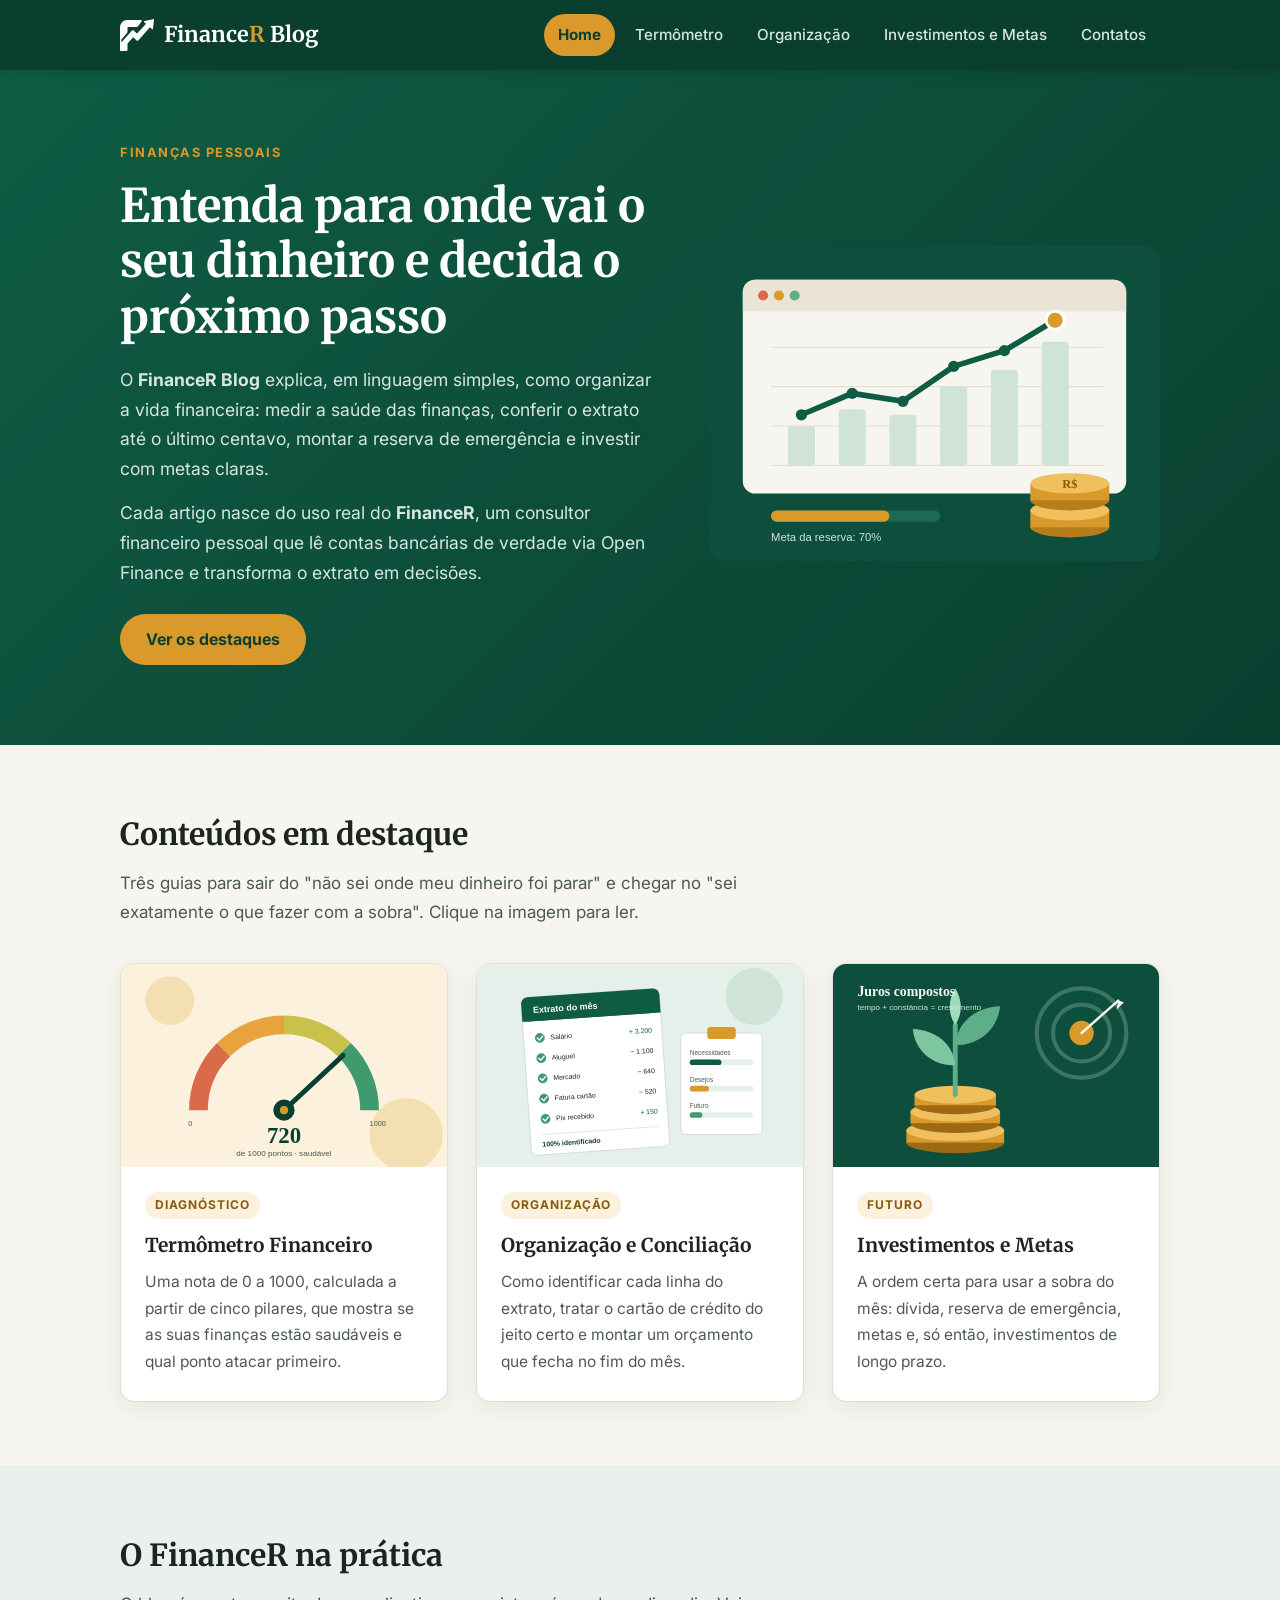
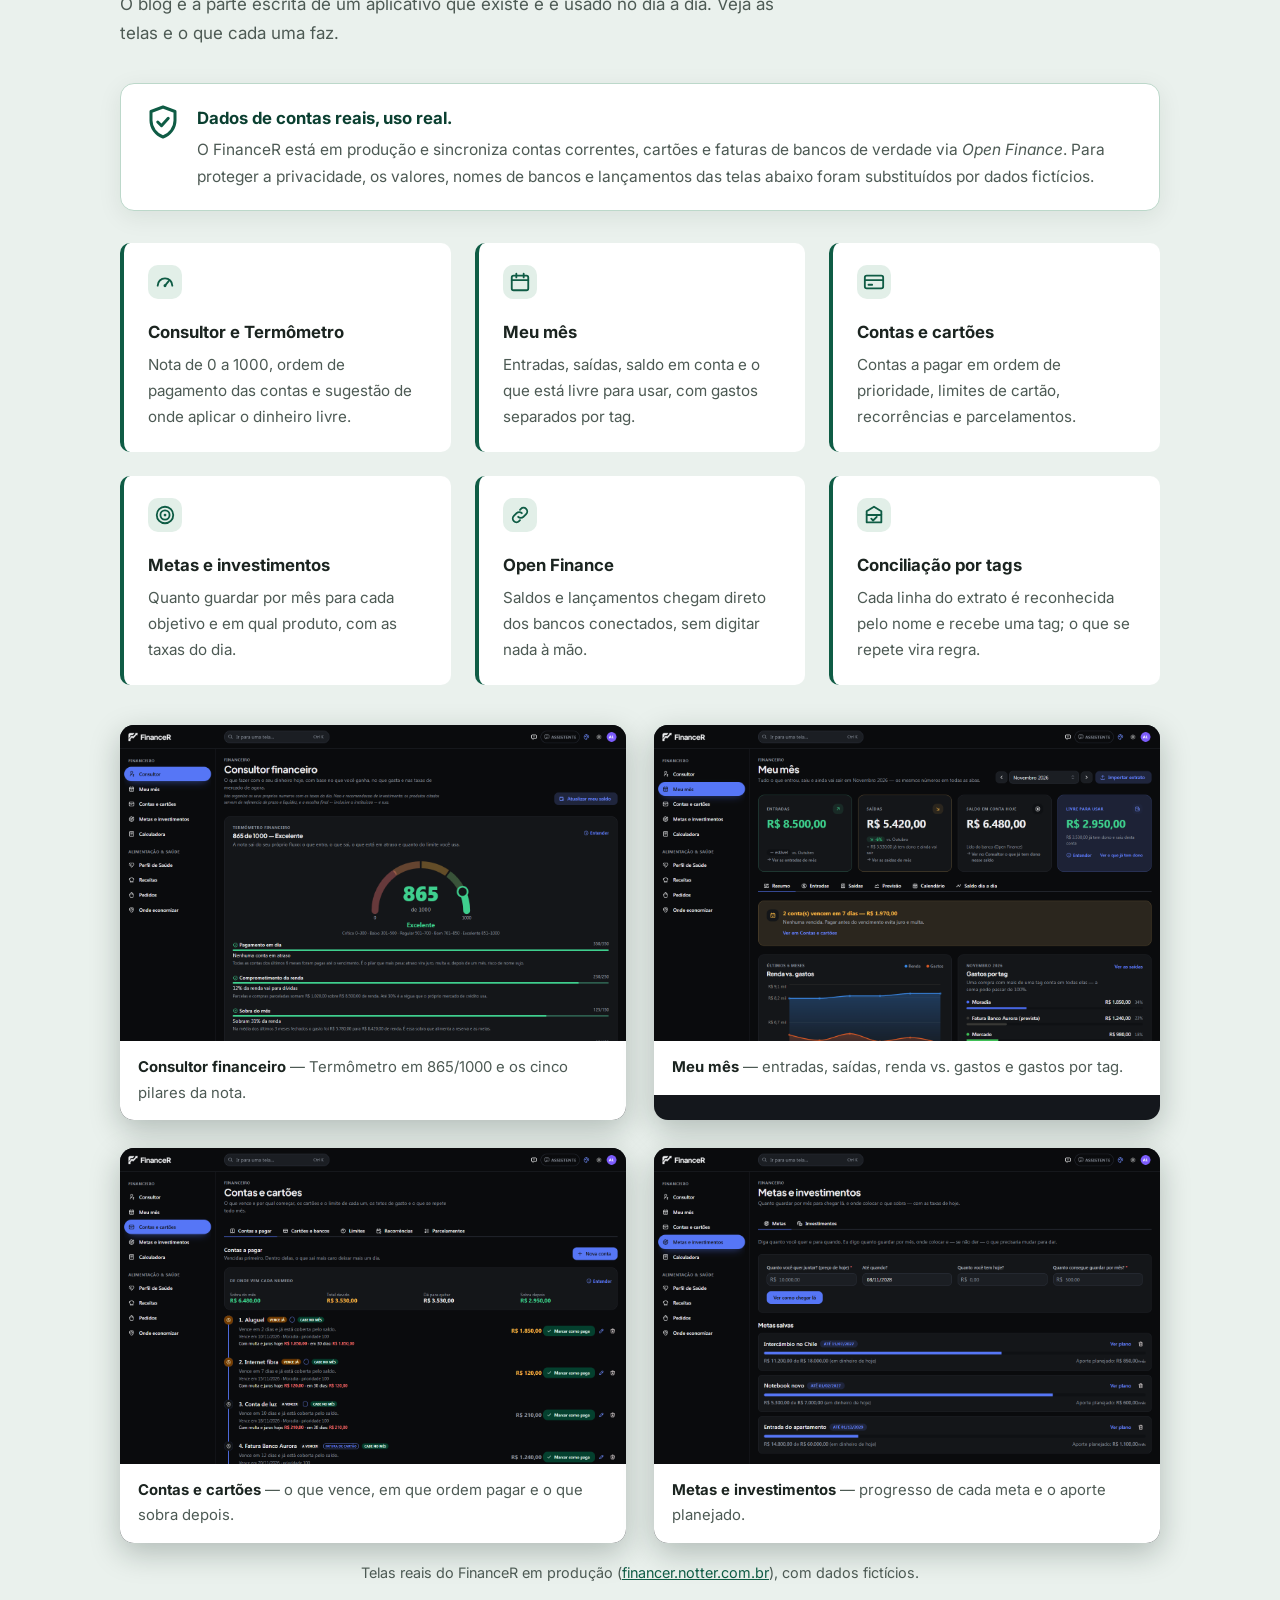
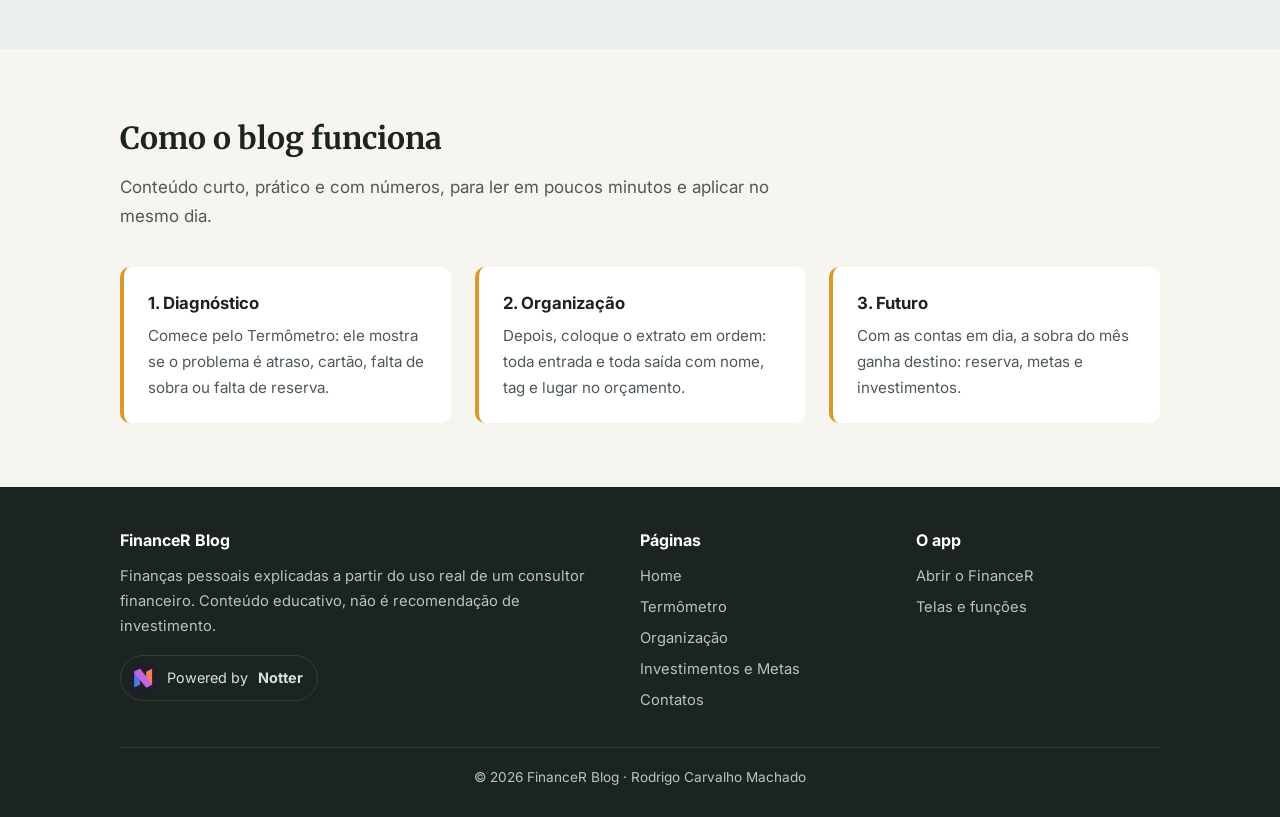
==== index.html @ 2ba78e3b "Blog FinanceR: 5 páginas de finanças pessoais (AOP2)" ====
<!DOCTYPE html>
<html lang="pt-BR">
<head>
  <meta charset="UTF-8">
  <meta name="viewport" content="width=device-width, initial-scale=1.0">
  <meta name="description" content="Blog de finanças pessoais do FinanceR: termômetro financeiro, organização do extrato, investimentos e metas.">
  <title>FinanceR Blog | Finanças pessoais sem mistério</title>
  <link rel="icon" href="img/financer-logo.svg" type="image/svg+xml">
  <link rel="preconnect" href="https://fonts.googleapis.com">
  <link rel="preconnect" href="https://fonts.gstatic.com" crossorigin>
  <link href="https://fonts.googleapis.com/css2?family=Inter:wght@400;500;600;700&family=Merriweather:wght@700&display=swap" rel="stylesheet">
  <link rel="stylesheet" href="css/style.css">
</head>
<body>
  <header class="site-header">
    <div class="container">
      <a class="logo" href="index.html"><img src="img/financer-logo-branco.svg" alt=""><span class="logo-text">Finance<span>R</span> Blog</span></a>
      <nav class="site-nav" aria-label="Navegação principal">
        <ul>
          <li><a href="index.html" aria-current="page">Home</a></li>
          <li><a href="termometro.html">Termômetro</a></li>
          <li><a href="organizacao.html">Organização</a></li>
          <li><a href="investimentos.html">Investimentos e Metas</a></li>
          <li><a href="contatos.html">Contatos</a></li>
        </ul>
      </nav>
    </div>
  </header>

  <main>
    <section class="hero">
      <div class="container">
        <div>
          <p class="eyebrow">Finanças pessoais</p>
          <h1>Entenda para onde vai o seu dinheiro e decida o próximo passo</h1>
          <p>O <strong>FinanceR Blog</strong> explica, em linguagem simples, como organizar a vida financeira: medir a saúde das finanças, conferir o extrato até o último centavo, montar a reserva de emergência e investir com metas claras.</p>
          <p>Cada artigo nasce do uso real do <strong>FinanceR</strong>, um consultor financeiro pessoal que lê contas bancárias de verdade via Open Finance e transforma o extrato em decisões.</p>
          <a class="btn" href="#destaques">Ver os destaques</a>
        </div>
        <img src="img/hero.svg" alt="Ilustração de um painel financeiro com gráfico em alta e uma pilha de moedas">
      </div>
    </section>

    <section class="section" id="destaques">
      <div class="container">
        <h2 class="section-title">Conteúdos em destaque</h2>
        <p class="section-lead">Três guias para sair do "não sei onde meu dinheiro foi parar" e chegar no "sei exatamente o que fazer com a sobra". Clique na imagem para ler.</p>
        <div class="cards">
          <article class="card">
            <a href="termometro.html"><img src="img/termometro.svg" alt="Medidor de saúde financeira marcando 720 de 1000 pontos"></a>
            <div class="card-body">
              <span class="card-tag">Diagnóstico</span>
              <h3><a href="termometro.html">Termômetro Financeiro</a></h3>
              <p>Uma nota de 0 a 1000, calculada a partir de cinco pilares, que mostra se as suas finanças estão saudáveis e qual ponto atacar primeiro.</p>
            </div>
          </article>
          <article class="card">
            <a href="organizacao.html"><img src="img/organizacao.svg" alt="Extrato bancário com todas as linhas conferidas"></a>
            <div class="card-body">
              <span class="card-tag">Organização</span>
              <h3><a href="organizacao.html">Organização e Conciliação</a></h3>
              <p>Como identificar cada linha do extrato, tratar o cartão de crédito do jeito certo e montar um orçamento que fecha no fim do mês.</p>
            </div>
          </article>
          <article class="card">
            <a href="investimentos.html"><img src="img/investimentos.svg" alt="Planta crescendo de uma pilha de moedas, simbolizando juros compostos"></a>
            <div class="card-body">
              <span class="card-tag">Futuro</span>
              <h3><a href="investimentos.html">Investimentos e Metas</a></h3>
              <p>A ordem certa para usar a sobra do mês: dívida, reserva de emergência, metas e, só então, investimentos de longo prazo.</p>
            </div>
          </article>
        </div>
      </div>
    </section>

    <section class="section section-alt" id="app">
      <div class="container">
        <h2 class="section-title">O FinanceR na prática</h2>
        <p class="section-lead">O blog é a parte escrita de um aplicativo que existe e é usado no dia a dia. Veja as telas e o que cada uma faz.</p>

        <div class="real-badge">
          <svg viewBox="0 0 24 24" aria-hidden="true"><path d="M12 2 4 5v6c0 5 3.4 9.4 8 11 4.6-1.6 8-6 8-11V5l-8-3Z" fill="none" stroke="currentColor" stroke-width="2" stroke-linejoin="round"/><path d="m8.5 12 2.5 2.5 4.5-5" fill="none" stroke="currentColor" stroke-width="2" stroke-linecap="round" stroke-linejoin="round"/></svg>
          <div>
            <strong>Dados de contas reais, uso real.</strong>
            <p>O FinanceR está em produção e sincroniza contas correntes, cartões e faturas de bancos de verdade via <em>Open Finance</em>. Para proteger a privacidade, os valores, nomes de bancos e lançamentos das telas abaixo foram substituídos por dados fictícios.</p>
          </div>
        </div>

        <div class="features app-features">
          <div class="feature">
            <svg class="feature-icon" viewBox="0 0 24 24" aria-hidden="true"><path d="M4 16a8 8 0 1 1 16 0" fill="none" stroke="currentColor" stroke-width="2" stroke-linecap="round"/><path d="m12 16 4-5" stroke="currentColor" stroke-width="2" stroke-linecap="round"/><circle cx="12" cy="16" r="1.6" fill="currentColor"/></svg>
            <h3>Consultor e Termômetro</h3>
            <p>Nota de 0 a 1000, ordem de pagamento das contas e sugestão de onde aplicar o dinheiro livre.</p>
          </div>
          <div class="feature">
            <svg class="feature-icon" viewBox="0 0 24 24" aria-hidden="true"><rect x="3" y="5" width="18" height="16" rx="2" fill="none" stroke="currentColor" stroke-width="2"/><path d="M3 10h18M8 3v4M16 3v4" stroke="currentColor" stroke-width="2" stroke-linecap="round"/></svg>
            <h3>Meu mês</h3>
            <p>Entradas, saídas, saldo em conta e o que está livre para usar, com gastos separados por tag.</p>
          </div>
          <div class="feature">
            <svg class="feature-icon" viewBox="0 0 24 24" aria-hidden="true"><rect x="2" y="5" width="20" height="14" rx="2" fill="none" stroke="currentColor" stroke-width="2"/><path d="M2 10h20M6 15h4" stroke="currentColor" stroke-width="2" stroke-linecap="round"/></svg>
            <h3>Contas e cartões</h3>
            <p>Contas a pagar em ordem de prioridade, limites de cartão, recorrências e parcelamentos.</p>
          </div>
          <div class="feature">
            <svg class="feature-icon" viewBox="0 0 24 24" aria-hidden="true"><circle cx="12" cy="12" r="9" fill="none" stroke="currentColor" stroke-width="2"/><circle cx="12" cy="12" r="5" fill="none" stroke="currentColor" stroke-width="2"/><circle cx="12" cy="12" r="1.5" fill="currentColor"/></svg>
            <h3>Metas e investimentos</h3>
            <p>Quanto guardar por mês para cada objetivo e em qual produto, com as taxas do dia.</p>
          </div>
          <div class="feature">
            <svg class="feature-icon" viewBox="0 0 24 24" aria-hidden="true"><path d="M10 14a4 4 0 0 0 5.7 0l3-3a4 4 0 0 0-5.7-5.7l-1 1" fill="none" stroke="currentColor" stroke-width="2" stroke-linecap="round"/><path d="M14 10a4 4 0 0 0-5.7 0l-3 3a4 4 0 0 0 5.7 5.7l1-1" fill="none" stroke="currentColor" stroke-width="2" stroke-linecap="round"/></svg>
            <h3>Open Finance</h3>
            <p>Saldos e lançamentos chegam direto dos bancos conectados, sem digitar nada à mão.</p>
          </div>
          <div class="feature">
            <svg class="feature-icon" viewBox="0 0 24 24" aria-hidden="true"><path d="M20 12V8l-8-5-8 5v4" fill="none" stroke="currentColor" stroke-width="2" stroke-linejoin="round"/><path d="M4 12h16v8H4z" fill="none" stroke="currentColor" stroke-width="2" stroke-linejoin="round"/><path d="m9 16 2 2 4-4" fill="none" stroke="currentColor" stroke-width="2" stroke-linecap="round" stroke-linejoin="round"/></svg>
            <h3>Conciliação por tags</h3>
            <p>Cada linha do extrato é reconhecida pelo nome e recebe uma tag; o que se repete vira regra.</p>
          </div>
        </div>

        <div class="shots">
          <figure class="shot">
            <img src="img/prints/consultor.png" alt="Tela Consultor financeiro do FinanceR com o Termômetro marcando 865 de 1000, Excelente">
            <figcaption><strong>Consultor financeiro</strong> — Termômetro em 865/1000 e os cinco pilares da nota.</figcaption>
          </figure>
          <figure class="shot">
            <img src="img/prints/mes.png" alt="Tela Meu mês com entradas, saídas, saldo em conta e gráfico de renda versus gastos">
            <figcaption><strong>Meu mês</strong> — entradas, saídas, renda vs. gastos e gastos por tag.</figcaption>
          </figure>
          <figure class="shot">
            <img src="img/prints/contas.png" alt="Tela Contas e cartões com contas a pagar em ordem e todas cobertas pelo saldo">
            <figcaption><strong>Contas e cartões</strong> — o que vence, em que ordem pagar e o que sobra depois.</figcaption>
          </figure>
          <figure class="shot">
            <img src="img/prints/metas.png" alt="Tela Metas e investimentos com três metas salvas e o progresso de cada uma">
            <figcaption><strong>Metas e investimentos</strong> — progresso de cada meta e o aporte planejado.</figcaption>
          </figure>
        </div>
        <p class="shots-note">Telas reais do FinanceR em produção (<a href="https://financer.notter.com.br" target="_blank" rel="noopener">financer.notter.com.br</a>), com dados fictícios.</p>
      </div>
    </section>

    <section class="section">
      <div class="container">
        <h2 class="section-title">Como o blog funciona</h2>
        <p class="section-lead">Conteúdo curto, prático e com números, para ler em poucos minutos e aplicar no mesmo dia.</p>
        <div class="features">
          <div class="feature">
            <h3>1. Diagnóstico</h3>
            <p>Comece pelo Termômetro: ele mostra se o problema é atraso, cartão, falta de sobra ou falta de reserva.</p>
          </div>
          <div class="feature">
            <h3>2. Organização</h3>
            <p>Depois, coloque o extrato em ordem: toda entrada e toda saída com nome, tag e lugar no orçamento.</p>
          </div>
          <div class="feature">
            <h3>3. Futuro</h3>
            <p>Com as contas em dia, a sobra do mês ganha destino: reserva, metas e investimentos.</p>
          </div>
        </div>
      </div>
    </section>
  </main>

  <footer class="site-footer">
    <div class="container">
      <div class="footer-grid">
        <div>
          <h4>FinanceR Blog</h4>
          <p>Finanças pessoais explicadas a partir do uso real de um consultor financeiro. Conteúdo educativo, não é recomendação de investimento.</p>
          <a class="powered" href="https://notter.com.br" target="_blank" rel="noopener"><img src="img/notter.svg" alt="">Powered by <strong>Notter</strong></a>
        </div>
        <div>
          <h4>Páginas</h4>
          <ul>
            <li><a href="index.html">Home</a></li>
            <li><a href="termometro.html">Termômetro</a></li>
            <li><a href="organizacao.html">Organização</a></li>
            <li><a href="investimentos.html">Investimentos e Metas</a></li>
            <li><a href="contatos.html">Contatos</a></li>
          </ul>
        </div>
        <div>
          <h4>O app</h4>
          <ul>
            <li><a href="https://financer.notter.com.br" target="_blank" rel="noopener">Abrir o FinanceR</a></li>
            <li><a href="index.html#app">Telas e funções</a></li>
          </ul>
        </div>
      </div>
      <p class="footer-bottom">© 2026 FinanceR Blog · Rodrigo Carvalho Machado</p>
    </div>
  </footer>
</body>
</html>
---- css/style.css ----
/* ===== Blog FinanceR — folha de estilo única ===== */
:root {
  --bg: #f7f5ef;
  --surface: #ffffff;
  --ink: #1b2420;
  --ink-soft: #4d5a54;
  --line: #e2ded3;
  --brand: #0f5c45;
  --brand-dark: #0a3f30;
  --accent: #d99a2b;
  --accent-soft: #fbf1dc;
  --radius: 14px;
  --shadow: 0 6px 24px rgba(15, 40, 30, 0.08);
  --max: 1080px;
}

* { box-sizing: border-box; margin: 0; padding: 0; }

html { scroll-behavior: smooth; }

body {
  font-family: "Inter", system-ui, -apple-system, "Segoe UI", Roboto, sans-serif;
  background: var(--bg);
  color: var(--ink);
  line-height: 1.7;
  font-size: 17px;
}

img { max-width: 100%; display: block; }
a { color: var(--brand); }

.container {
  width: 100%;
  max-width: var(--max);
  margin: 0 auto;
  padding: 0 20px;
}

/* ===== Cabeçalho e navegação ===== */
.site-header {
  background: var(--brand-dark);
  color: #fff;
  position: sticky;
  top: 0;
  z-index: 10;
  box-shadow: 0 2px 12px rgba(0, 0, 0, 0.15);
}

.site-header .container {
  display: flex;
  align-items: center;
  justify-content: space-between;
  gap: 16px;
  padding-top: 14px;
  padding-bottom: 14px;
  flex-wrap: wrap;
}

.logo {
  display: flex;
  align-items: center;
  gap: 10px;
  color: #fff;
  text-decoration: none;
  font-family: "Merriweather", Georgia, serif;
  font-weight: 700;
  font-size: 1.35rem;
}

.logo-text span { color: var(--accent); }

.logo img { width: 34px; height: 34px; }

.site-nav ul {
  list-style: none;
  display: flex;
  flex-wrap: wrap;
  gap: 6px;
}

.site-nav a {
  display: block;
  color: #d7e6df;
  text-decoration: none;
  font-weight: 500;
  font-size: 0.95rem;
  padding: 8px 14px;
  border-radius: 999px;
  transition: background 0.2s, color 0.2s;
}

.site-nav a:hover { background: rgba(255, 255, 255, 0.1); color: #fff; }

.site-nav a[aria-current="page"] {
  background: var(--accent);
  color: var(--brand-dark);
  font-weight: 700;
}

/* ===== Destaque principal (hero) ===== */
.hero {
  background: linear-gradient(135deg, var(--brand) 0%, var(--brand-dark) 100%);
  color: #fff;
  padding: 72px 0 80px;
}

.hero .container {
  display: grid;
  grid-template-columns: 1.2fr 1fr;
  gap: 48px;
  align-items: center;
}

.hero .eyebrow {
  text-transform: uppercase;
  letter-spacing: 0.12em;
  font-size: 0.8rem;
  font-weight: 700;
  color: var(--accent);
}

.hero h1 {
  font-family: "Merriweather", Georgia, serif;
  font-size: clamp(2rem, 4vw, 2.9rem);
  line-height: 1.2;
  margin: 12px 0 20px;
}

.hero p { color: #d7e6df; font-size: 1.1rem; margin-bottom: 14px; }

.hero img { border-radius: var(--radius); }

.btn {
  display: inline-block;
  margin-top: 12px;
  background: var(--accent);
  color: var(--brand-dark);
  font-weight: 700;
  text-decoration: none;
  padding: 12px 26px;
  border-radius: 999px;
  border: 0;
  font-size: 1rem;
  cursor: pointer;
  transition: transform 0.2s;
}

.btn:hover { transform: translateY(-2px); }

/* ===== Seções ===== */
.section { padding: 64px 0; }

.section-title {
  font-family: "Merriweather", Georgia, serif;
  font-size: 1.9rem;
  margin-bottom: 8px;
}

.section-lead { color: var(--ink-soft); max-width: 680px; margin-bottom: 36px; }

/* ===== Cartões de destaque na Home ===== */
.cards {
  display: grid;
  grid-template-columns: repeat(3, 1fr);
  gap: 28px;
}

.card {
  background: var(--surface);
  border: 1px solid var(--line);
  border-radius: var(--radius);
  overflow: hidden;
  box-shadow: var(--shadow);
  display: flex;
  flex-direction: column;
  transition: transform 0.25s, box-shadow 0.25s;
}

.card:hover { transform: translateY(-4px); box-shadow: 0 12px 32px rgba(15, 40, 30, 0.14); }

.card > a img { aspect-ratio: 16 / 10; object-fit: cover; width: 100%; }

.card-body { padding: 22px 24px 26px; }

.card-tag {
  display: inline-block;
  background: var(--accent-soft);
  color: #8a5b0a;
  font-size: 0.75rem;
  font-weight: 700;
  text-transform: uppercase;
  letter-spacing: 0.08em;
  padding: 3px 10px;
  border-radius: 999px;
  margin-bottom: 10px;
}

.card h3 {
  font-family: "Merriweather", Georgia, serif;
  font-size: 1.2rem;
  margin-bottom: 8px;
}

.card h3 a { color: var(--ink); text-decoration: none; }
.card h3 a:hover { color: var(--brand); }

.card p { color: var(--ink-soft); font-size: 0.97rem; }

/* ===== Faixa "como funciona" ===== */
.features {
  display: grid;
  grid-template-columns: repeat(3, 1fr);
  gap: 24px;
}

.feature {
  background: var(--surface);
  border-left: 4px solid var(--accent);
  border-radius: 10px;
  padding: 22px 24px;
}

.feature h3 { font-size: 1.05rem; margin-bottom: 6px; }
.feature p { color: var(--ink-soft); font-size: 0.95rem; }

/* ===== O app na prática ===== */
.section-alt { background: #eaf1ed; }

.real-badge {
  display: flex;
  gap: 16px;
  align-items: flex-start;
  background: var(--surface);
  border: 1px solid #bcd8ca;
  border-radius: var(--radius);
  padding: 20px 24px;
  margin-bottom: 32px;
  box-shadow: var(--shadow);
}

.real-badge svg { width: 36px; height: 36px; flex-shrink: 0; color: var(--brand); }
.real-badge strong { color: var(--brand-dark); font-size: 1.05rem; }
.real-badge p { color: var(--ink-soft); font-size: 0.97rem; margin-top: 4px; }

.app-features { margin-bottom: 40px; }
.app-features .feature { border-left-color: var(--brand); }

.feature-icon {
  width: 34px;
  height: 34px;
  color: var(--brand);
  background: #e2efe8;
  border-radius: 10px;
  padding: 6px;
  margin-bottom: 10px;
}

.shots {
  display: grid;
  grid-template-columns: repeat(2, 1fr);
  gap: 28px;
}

.shot {
  background: #14171c;
  border-radius: var(--radius);
  overflow: hidden;
  box-shadow: 0 10px 30px rgba(10, 30, 22, 0.25);
}

.shot img { width: 100%; }

.shot figcaption {
  background: var(--surface);
  padding: 14px 18px;
  font-size: 0.93rem;
  color: var(--ink-soft);
}

.shot figcaption strong { color: var(--ink); }

.shots-note { margin-top: 18px; font-size: 0.9rem; color: var(--ink-soft); text-align: center; }

.powered {
  display: inline-flex;
  align-items: center;
  gap: 10px;
  margin-top: 16px;
  padding: 8px 14px 8px 8px;
  border: 1px solid #33403a;
  border-radius: 999px;
  color: #d7e0dc !important;
  font-size: 0.9rem;
}

.powered img { width: 28px; height: 28px; }
.powered:hover { border-color: var(--accent); }

/* ===== Página de artigo ===== */
.page-hero {
  background: linear-gradient(135deg, var(--brand) 0%, var(--brand-dark) 100%);
  color: #fff;
  padding: 56px 0 48px;
}

.page-hero .eyebrow {
  text-transform: uppercase;
  letter-spacing: 0.12em;
  font-size: 0.8rem;
  font-weight: 700;
  color: var(--accent);
}

.page-hero h1 {
  font-family: "Merriweather", Georgia, serif;
  font-size: clamp(1.8rem, 3.6vw, 2.6rem);
  line-height: 1.25;
  margin: 10px 0 12px;
  max-width: 780px;
}

.page-hero p { color: #d7e6df; max-width: 700px; font-size: 1.08rem; }

.article-layout {
  display: grid;
  grid-template-columns: minmax(0, 1fr) 280px;
  gap: 48px;
  padding: 56px 0 72px;
}

.article {
  background: var(--surface);
  border: 1px solid var(--line);
  border-radius: var(--radius);
  padding: 40px 44px;
  box-shadow: var(--shadow);
}

.article figure { margin: 0 0 28px; }
.article figure img { border-radius: 10px; width: 100%; }
.article figcaption { font-size: 0.85rem; color: var(--ink-soft); margin-top: 8px; text-align: center; }

.article h2 {
  font-family: "Merriweather", Georgia, serif;
  font-size: 1.45rem;
  margin: 34px 0 12px;
  color: var(--brand-dark);
}

.article h2:first-of-type { margin-top: 8px; }
.article h3 { font-size: 1.1rem; margin: 22px 0 8px; }
.article p { margin-bottom: 16px; }
.article ul, .article ol { margin: 0 0 18px 24px; }
.article li { margin-bottom: 6px; }

.callout {
  background: var(--accent-soft);
  border-left: 4px solid var(--accent);
  border-radius: 8px;
  padding: 16px 20px;
  margin: 22px 0;
}

.callout strong { color: #7a4f06; }

.table-wrap { overflow-x: auto; margin: 10px 0 22px; }

table {
  width: 100%;
  border-collapse: collapse;
  font-size: 0.95rem;
}

th, td { text-align: left; padding: 10px 12px; border-bottom: 1px solid var(--line); }
th { background: #eef4f1; color: var(--brand-dark); }

.sidebar { display: flex; flex-direction: column; gap: 24px; }

.side-box {
  background: var(--surface);
  border: 1px solid var(--line);
  border-radius: var(--radius);
  padding: 22px;
}

.side-box h3 { font-size: 1rem; margin-bottom: 10px; color: var(--brand-dark); }
.side-box ul { list-style: none; }
.side-box li { padding: 6px 0; border-bottom: 1px dashed var(--line); font-size: 0.95rem; }
.side-box li:last-child { border-bottom: 0; }
.side-box p { font-size: 0.95rem; color: var(--ink-soft); }

/* ===== Contatos ===== */
.contact-grid {
  display: grid;
  grid-template-columns: 1.3fr 1fr;
  gap: 40px;
  padding: 56px 0 72px;
}

.form {
  background: var(--surface);
  border: 1px solid var(--line);
  border-radius: var(--radius);
  padding: 36px;
  box-shadow: var(--shadow);
}

.form h2, .contact-info h2 {
  font-family: "Merriweather", Georgia, serif;
  font-size: 1.4rem;
  margin-bottom: 18px;
  color: var(--brand-dark);
}

.field { margin-bottom: 18px; }
.field label { display: block; font-weight: 600; margin-bottom: 6px; font-size: 0.95rem; }

.field input, .field select, .field textarea {
  width: 100%;
  font: inherit;
  padding: 11px 14px;
  border: 1px solid var(--line);
  border-radius: 10px;
  background: #fcfbf8;
  color: var(--ink);
}

.field input:focus, .field select:focus, .field textarea:focus {
  outline: 2px solid var(--brand);
  outline-offset: 1px;
  border-color: transparent;
}

.field textarea { min-height: 140px; resize: vertical; }

.form-status { margin-top: 14px; font-weight: 600; color: var(--brand); }

.contact-info .side-box { margin-bottom: 18px; }

/* ===== Rodapé ===== */
.site-footer {
  background: var(--ink);
  color: #b9c4bf;
  padding: 40px 0 28px;
  font-size: 0.92rem;
}

.footer-grid {
  display: grid;
  grid-template-columns: 2fr 1fr 1fr;
  gap: 32px;
  margin-bottom: 28px;
}

.site-footer h4 { color: #fff; margin-bottom: 10px; font-size: 1rem; }
.site-footer ul { list-style: none; }
.site-footer li { margin-bottom: 6px; }
.site-footer a { color: #b9c4bf; text-decoration: none; }
.site-footer a:hover { color: var(--accent); }

.footer-bottom {
  border-top: 1px solid #33403a;
  padding-top: 18px;
  text-align: center;
  font-size: 0.85rem;
}

/* ===== Responsivo ===== */
@media (max-width: 900px) {
  .hero .container,
  .article-layout,
  .contact-grid { grid-template-columns: 1fr; }
  .cards, .features { grid-template-columns: 1fr 1fr; }
  .footer-grid { grid-template-columns: 1fr 1fr; }
}

@media (max-width: 620px) {
  body { font-size: 16px; }
  .site-header { position: static; }
  .site-header .container { justify-content: center; }
  .site-nav ul { justify-content: center; }
  .site-nav a { padding: 6px 10px; font-size: 0.88rem; }
  .hero { padding: 48px 0 56px; }
  .cards, .features, .footer-grid, .shots { grid-template-columns: 1fr; }
  .real-badge { flex-direction: column; }
  .article { padding: 26px 20px; }
  .form { padding: 24px 20px; }
}
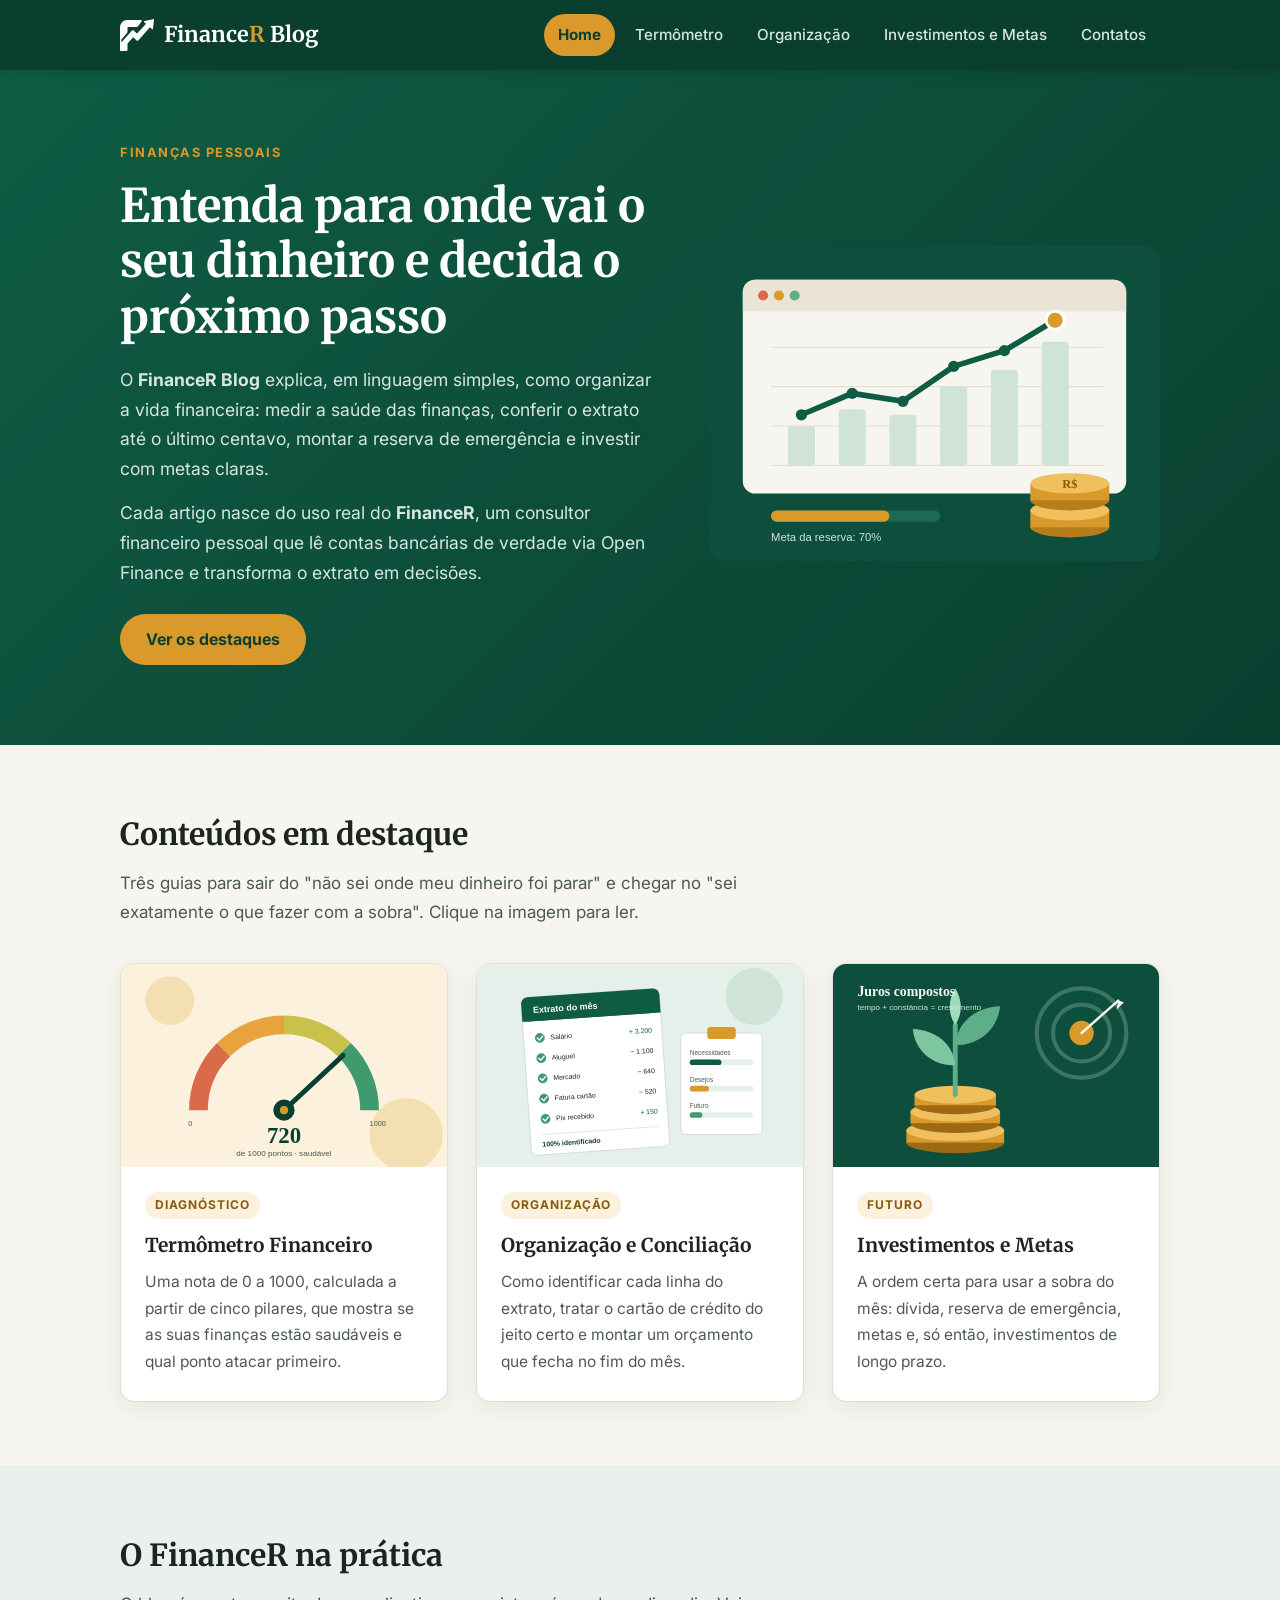
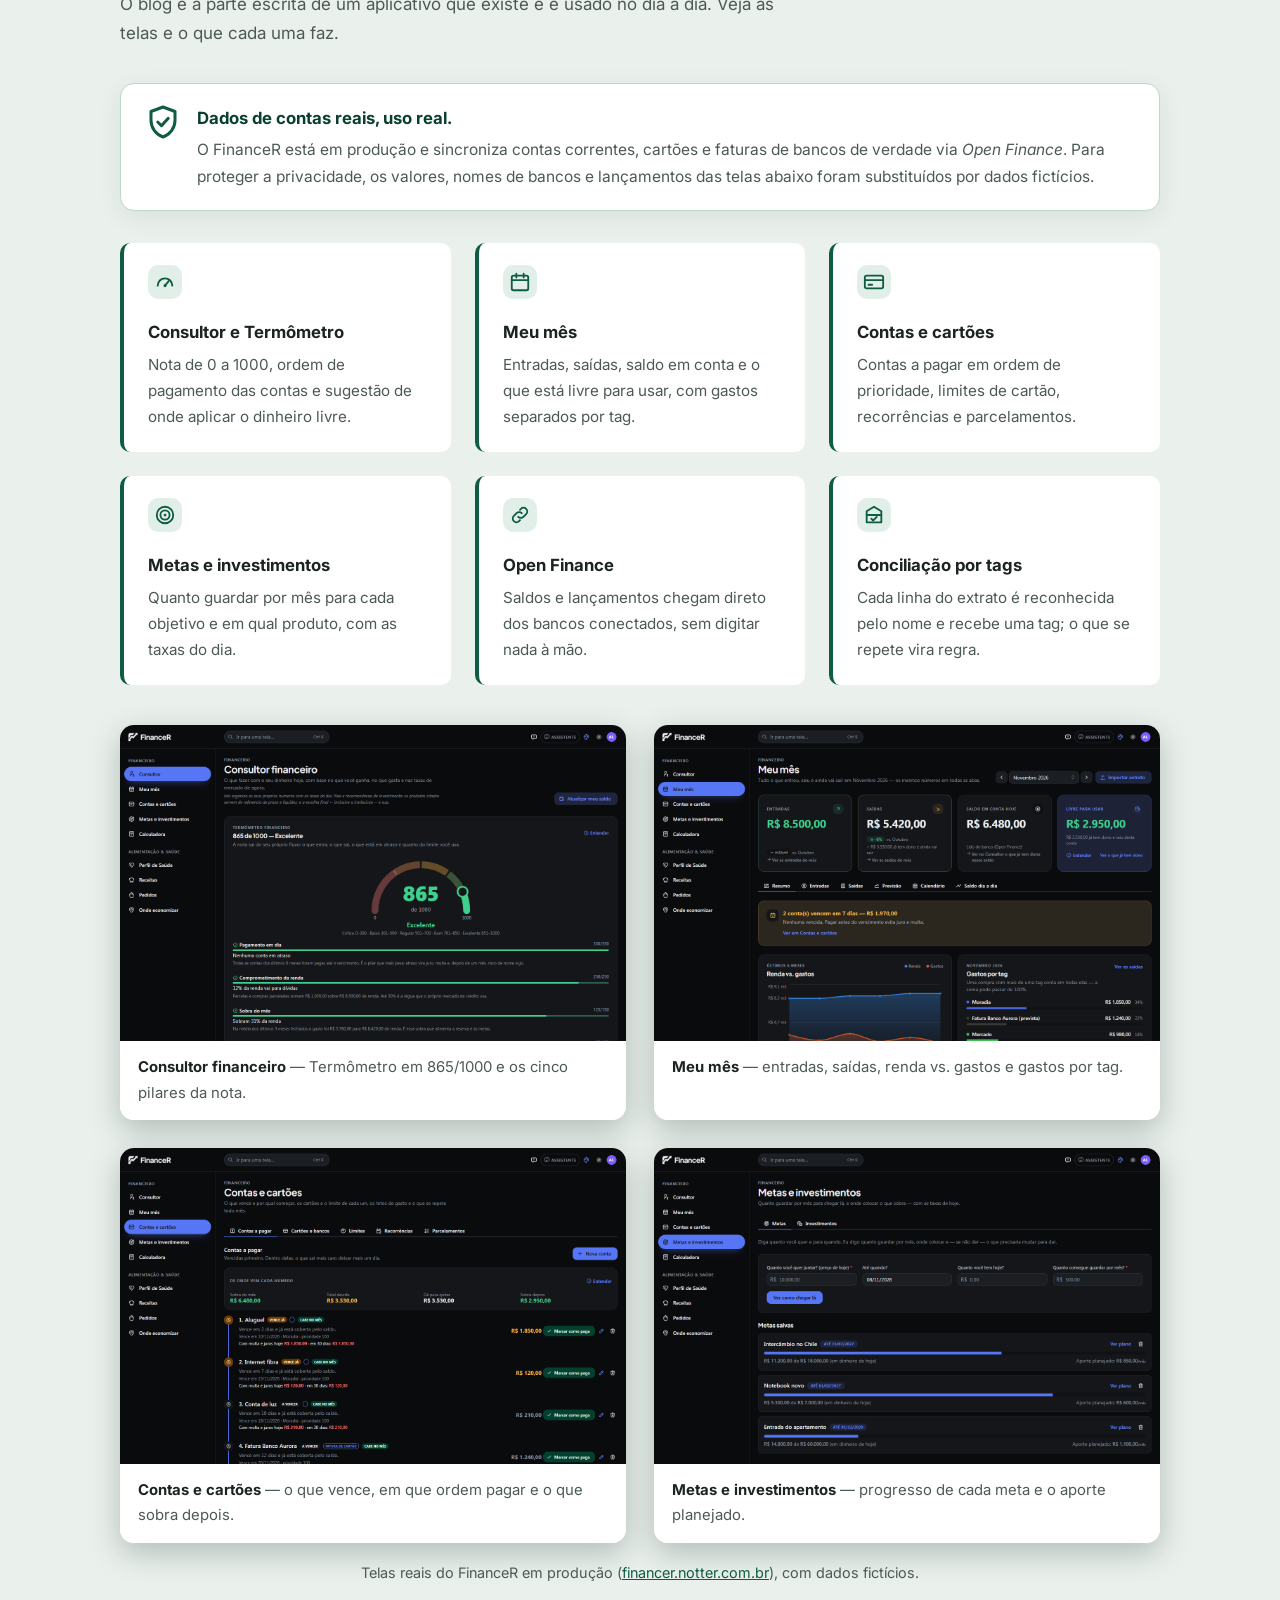
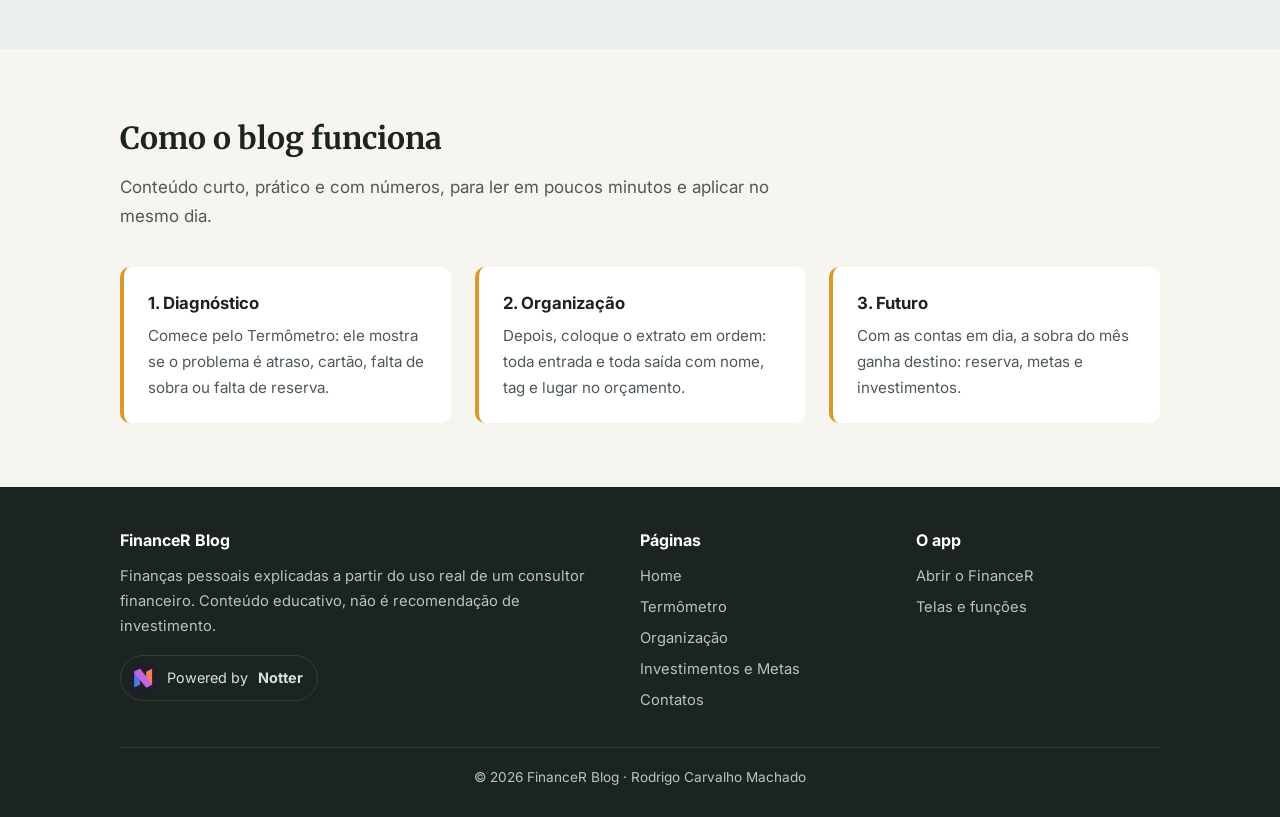
==== commit 36f2e6d8: "Prints clicáveis: abrem ampliados num visualizador" ====
--- a/index.html
+++ b/index.html
@@ -122,19 +122,19 @@
 
         <div class="shots">
           <figure class="shot">
-            <img src="img/prints/consultor.png" alt="Tela Consultor financeiro do FinanceR com o Termômetro marcando 865 de 1000, Excelente">
+            <a class="shot-link" href="img/prints/consultor.png" aria-label="Ampliar imagem"><img src="img/prints/consultor.png" alt="Tela Consultor financeiro do FinanceR com o Termômetro marcando 865 de 1000, Excelente"></a>
             <figcaption><strong>Consultor financeiro</strong> — Termômetro em 865/1000 e os cinco pilares da nota.</figcaption>
           </figure>
           <figure class="shot">
-            <img src="img/prints/mes.png" alt="Tela Meu mês com entradas, saídas, saldo em conta e gráfico de renda versus gastos">
+            <a class="shot-link" href="img/prints/mes.png" aria-label="Ampliar imagem"><img src="img/prints/mes.png" alt="Tela Meu mês com entradas, saídas, saldo em conta e gráfico de renda versus gastos"></a>
             <figcaption><strong>Meu mês</strong> — entradas, saídas, renda vs. gastos e gastos por tag.</figcaption>
           </figure>
           <figure class="shot">
-            <img src="img/prints/contas.png" alt="Tela Contas e cartões com contas a pagar em ordem e todas cobertas pelo saldo">
+            <a class="shot-link" href="img/prints/contas.png" aria-label="Ampliar imagem"><img src="img/prints/contas.png" alt="Tela Contas e cartões com contas a pagar em ordem e todas cobertas pelo saldo"></a>
             <figcaption><strong>Contas e cartões</strong> — o que vence, em que ordem pagar e o que sobra depois.</figcaption>
           </figure>
           <figure class="shot">
-            <img src="img/prints/metas.png" alt="Tela Metas e investimentos com três metas salvas e o progresso de cada uma">
+            <a class="shot-link" href="img/prints/metas.png" aria-label="Ampliar imagem"><img src="img/prints/metas.png" alt="Tela Metas e investimentos com três metas salvas e o progresso de cada uma"></a>
             <figcaption><strong>Metas e investimentos</strong> — progresso de cada meta e o aporte planejado.</figcaption>
           </figure>
         </div>
@@ -193,5 +193,26 @@
       <p class="footer-bottom">© 2026 FinanceR Blog · Rodrigo Carvalho Machado</p>
     </div>
   </footer>
+  <dialog class="lightbox" id="lightbox" aria-label="Imagem ampliada">
+    <button type="button" class="lightbox-close" aria-label="Fechar">&times;</button>
+    <img src="" alt="">
+  </dialog>
+  <script>
+    (function () {
+      var box = document.getElementById("lightbox");
+      if (!box || !box.showModal) return;
+      var big = box.querySelector("img");
+      document.querySelectorAll(".shot-link").forEach(function (link) {
+        link.addEventListener("click", function (e) {
+          e.preventDefault();
+          var img = link.querySelector("img");
+          big.src = link.href;
+          big.alt = img.alt;
+          box.showModal();
+        });
+      });
+      box.addEventListener("click", function () { box.close(); });
+    })();
+  </script>
 </body>
 </html>
--- a/css/style.css
+++ b/css/style.css
@@ -262,7 +262,9 @@
 }
 
 .shot {
-  background: #14171c;
+  display: flex;
+  flex-direction: column;
+  background: var(--surface);
   border-radius: var(--radius);
   overflow: hidden;
   box-shadow: 0 10px 30px rgba(10, 30, 22, 0.25);
@@ -271,6 +273,7 @@
 .shot img { width: 100%; }
 
 .shot figcaption {
+  flex: 1;
   background: var(--surface);
   padding: 14px 18px;
   font-size: 0.93rem;
@@ -486,3 +489,48 @@
   .article { padding: 26px 20px; }
   .form { padding: 24px 20px; }
 }
+
+/* ===== Prints clicáveis e visualizador ===== */
+.shot-link { display: block; cursor: zoom-in; position: relative; }
+.shot-link::after {
+  content: "Clique para ampliar";
+  position: absolute;
+  right: 12px;
+  bottom: 12px;
+  background: rgba(10, 63, 48, 0.9);
+  color: #fff;
+  font-size: 0.8rem;
+  font-weight: 600;
+  padding: 5px 12px;
+  border-radius: 999px;
+  opacity: 0;
+  transition: opacity 0.2s;
+}
+.shot-link:hover::after, .shot-link:focus-visible::after { opacity: 1; }
+
+.lightbox {
+  border: 0;
+  padding: 0;
+  background: transparent;
+  max-width: 96vw;
+  max-height: 94vh;
+  margin: auto;
+  overflow: visible;
+  cursor: zoom-out;
+}
+.lightbox::backdrop { background: rgba(8, 14, 12, 0.85); }
+.lightbox img { max-width: 96vw; max-height: 94vh; border-radius: 10px; box-shadow: 0 20px 60px rgba(0, 0, 0, 0.5); }
+.lightbox-close {
+  position: fixed;
+  top: 14px;
+  right: 18px;
+  width: 44px;
+  height: 44px;
+  border: 0;
+  border-radius: 50%;
+  background: #fff;
+  color: var(--ink);
+  font-size: 1.8rem;
+  line-height: 1;
+  cursor: pointer;
+}
